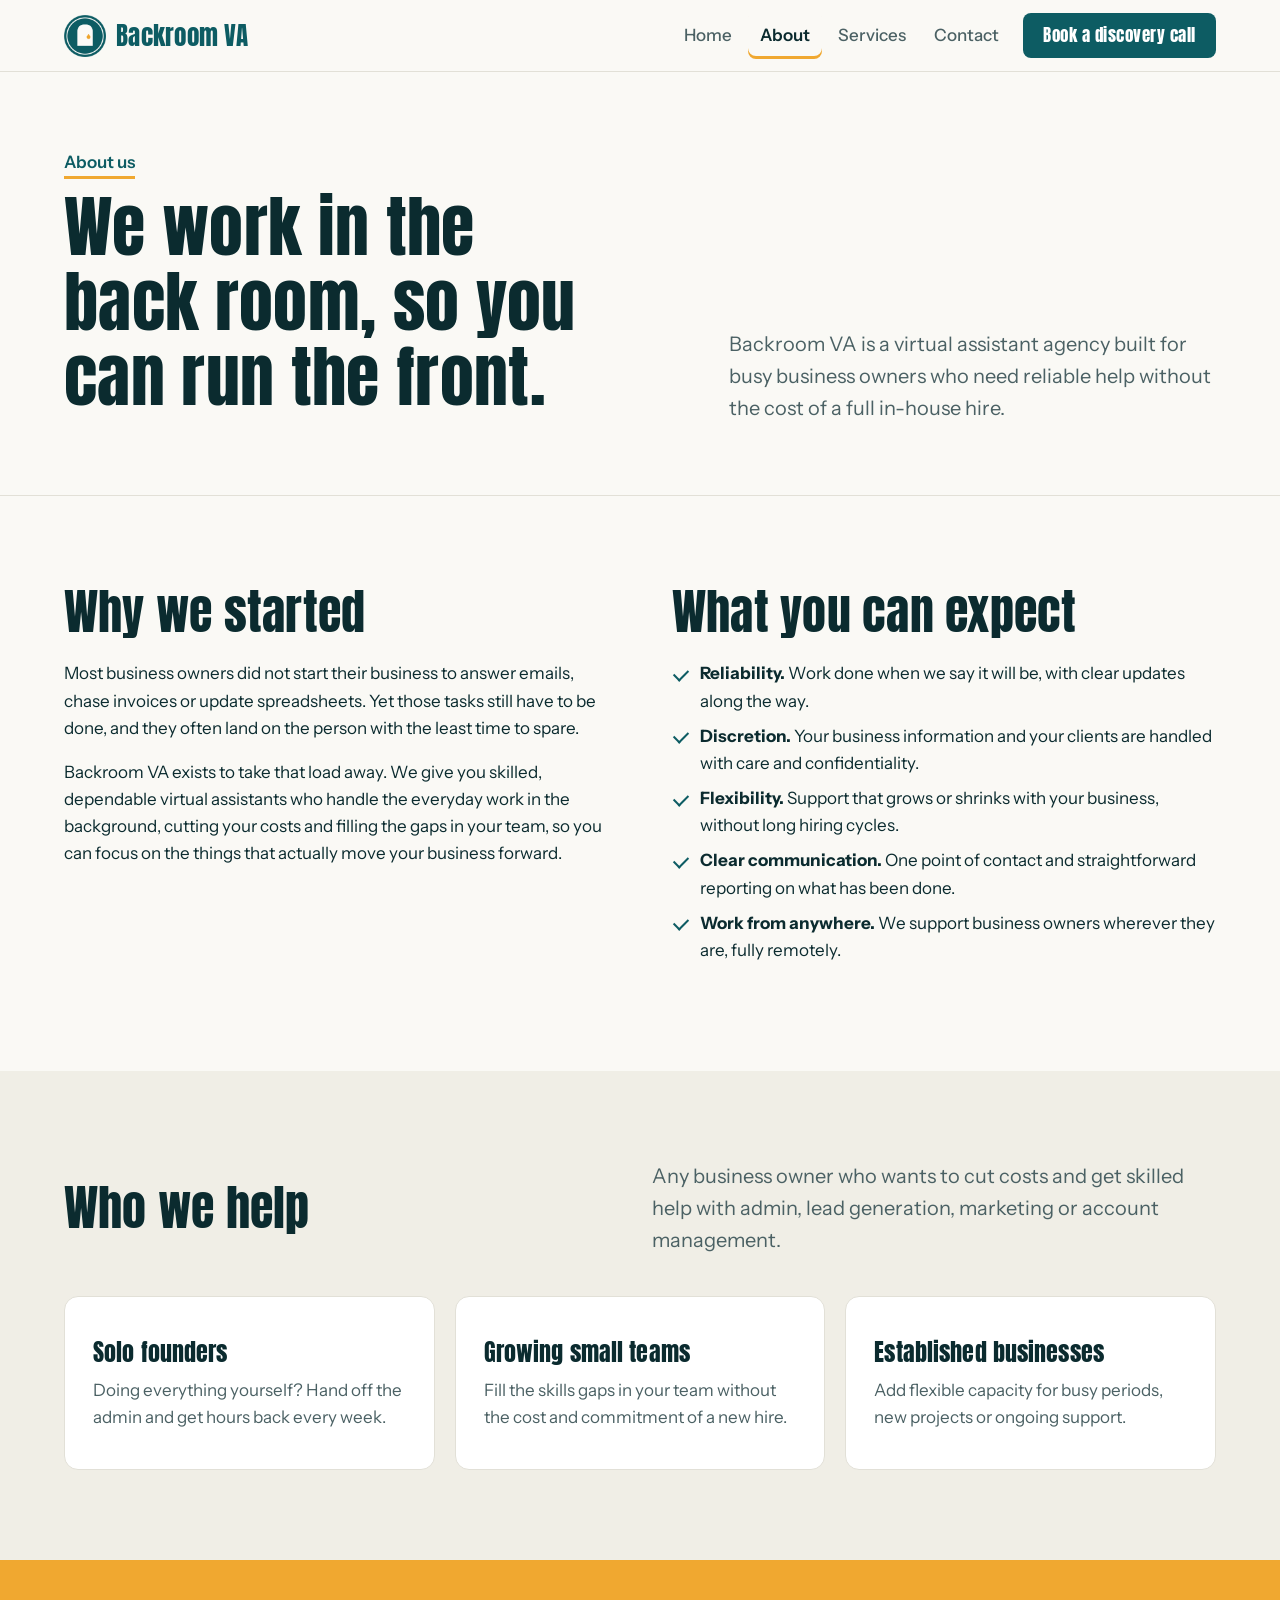
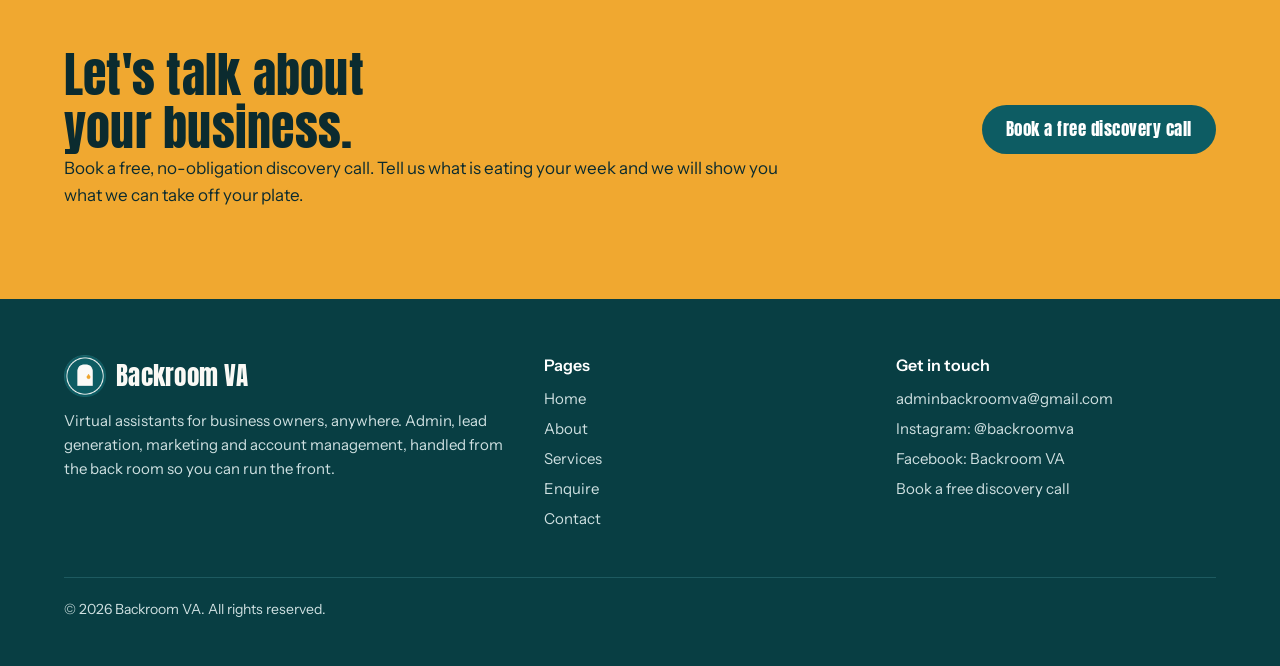
==== about.html @ 8706c51e "Replace template with new Backroom VA website Five pages (Home, About, Services, Enquire, Contact), " ====
<!DOCTYPE html>
<html lang="en">
<head>
<meta charset="utf-8">
<meta name="viewport" content="width=device-width, initial-scale=1">
<title>About | Backroom VA</title>
<meta name="description" content="Backroom VA is a virtual assistant agency helping business owners cut costs and fill the gaps in their team.">
<meta property="og:title" content="About | Backroom VA">
<meta property="og:description" content="Backroom VA is a virtual assistant agency helping business owners cut costs and fill the gaps in their team.">
<meta property="og:type" content="website">
<link rel="icon" type="image/png" href="images/favicon.png">
<meta property="og:image" content="images/logo-512.png">
<link rel="preconnect" href="https://fonts.googleapis.com">
<link rel="preconnect" href="https://fonts.gstatic.com" crossorigin>
<link href="https://fonts.googleapis.com/css2?family=Anton&family=Instrument+Sans:wght@400;500;600&display=swap" rel="stylesheet">
<link rel="stylesheet" href="css/styles.css">
</head>
<body>
<a class="skip" href="#main">Skip to content</a>
<header class="site-head">
  <div class="wrap">
    <a class="brand" href="index.html"><img src="images/logo.png" alt="" width="42" height="42">Backroom VA</a>
    <button class="menu-btn" type="button" aria-expanded="false" aria-controls="site-nav" aria-label="Open menu">
      <svg width="22" height="22" viewBox="0 0 24 24" fill="none" stroke="currentColor" stroke-width="2.2" stroke-linecap="round" aria-hidden="true"><path d="M4 7h16M4 12h16M4 17h16"/></svg>
    </button>
    <nav class="nav" id="site-nav" aria-label="Main">
      <a href="index.html">Home</a><a href="about.html" aria-current="page">About</a><a href="services.html">Services</a><a href="contact.html">Contact</a>
      <a class="btn btn-primary" href="enquire.html">Book a discovery call</a>
    </nav>
  </div>
</header>
<main id="main">
<section class="page-hero">
  <div class="wrap">
    <div><p class="tag">About us</p><h1>We work in the back room, so you can run the front.</h1></div>
    <p class="lead">Backroom VA is a virtual assistant agency built for busy business owners who need reliable help without the cost of a full in-house hire.</p>
  </div>
</section>
<section class="band">
  <div class="wrap grid g2" style="gap:clamp(24px,5vw,72px)">
    <div>
      <h2>Why we started</h2>
      <p>Most business owners did not start their business to answer emails, chase invoices or update spreadsheets. Yet those tasks still have to be done, and they often land on the person with the least time to spare.</p>
      <p>Backroom VA exists to take that load away. We give you skilled, dependable virtual assistants who handle the everyday work in the background, cutting your costs and filling the gaps in your team, so you can focus on the things that actually move your business forward.</p>
    </div>
    <div>
      <h2>What you can expect</h2>
      <ul class="ticks">
        <li><strong>Reliability.</strong> Work done when we say it will be, with clear updates along the way.</li>
        <li><strong>Discretion.</strong> Your business information and your clients are handled with care and confidentiality.</li>
        <li><strong>Flexibility.</strong> Support that grows or shrinks with your business, without long hiring cycles.</li>
        <li><strong>Clear communication.</strong> One point of contact and straightforward reporting on what has been done.</li>
        <li><strong>Work from anywhere.</strong> We support business owners wherever they are, fully remotely.</li>
      </ul>
    </div>
  </div>
</section>
<section class="band soft">
  <div class="wrap">
    <div class="section-head"><h2>Who we help</h2><p class="lead">Any business owner who wants to cut costs and get skilled help with admin, lead generation, marketing or account management.</p></div>
    <div class="grid g3">
      <div class="card"><h3>Solo founders</h3><p>Doing everything yourself? Hand off the admin and get hours back every week.</p></div>
      <div class="card"><h3>Growing small teams</h3><p>Fill the skills gaps in your team without the cost and commitment of a new hire.</p></div>
      <div class="card"><h3>Established businesses</h3><p>Add flexible capacity for busy periods, new projects or ongoing support.</p></div>
    </div>
  </div>
</section>
<section class="band hot cta">
  <div class="wrap">
    <div><h2>Let's talk about your business.</h2><p style="margin:0;color:var(--ink)">Book a free, no-obligation discovery call. Tell us what is eating your week and we will show you what we can take off your plate.</p></div>
    <a class="btn btn-dark" href="enquire.html">Book a free discovery call</a>
  </div>
</section>
</main>
<footer class="site-foot">
  <div class="wrap">
    <div>
      <a class="brand" href="index.html"><img src="images/logo.png" alt="" width="42" height="42">Backroom VA</a>
      <p>Virtual assistants for business owners, anywhere. Admin, lead generation, marketing and account management, handled from the back room so you can run the front.</p>
    </div>
    <div>
      <h4>Pages</h4>
      <ul><li><a href="index.html">Home</a></li><li><a href="about.html">About</a></li><li><a href="services.html">Services</a></li><li><a href="enquire.html">Enquire</a></li><li><a href="contact.html">Contact</a></li></ul>
    </div>
    <div>
      <h4>Get in touch</h4>
      <ul>
        <li><a href="mailto:adminbackroomva@gmail.com">adminbackroomva@gmail.com</a></li>
        <li>Instagram: <a href="https://www.instagram.com/backroomva/" rel="noopener">@backroomva</a></li>
        <li>Facebook: Backroom VA</li>
        <li><a href="enquire.html">Book a free discovery call</a></li>
      </ul>
    </div>
    <p class="legal">&copy; <span id="year">2026</span> Backroom VA. All rights reserved.</p>
  </div>
</footer>
<script src="js/main.js"></script>
</body>
</html>
---- css/styles.css ----
/*
VOICE: confident, plain-spoken, professional; a capable colleague, not a sales pitch.
IDEA: the back room behind the shopfront, where the work quietly gets done (the logo's door).
PICTURE: the logo's door left ajar, warm amber light spilling out, finished-task cards in the glow.
COLOUR and TYPE: brand teal #0d5c63, off-white #faf9f5, amber #f0a830; Anton headings + Instrument Sans text.
LAYOUT: full-width bands, content to 1240px, teal field bleeding off the hero's edge.
*/
:root{
  color-scheme:light;
  --bg:#faf9f5;--ink:#0b2b2f;--muted:#4b6164;--line:#e2e0d7;--soft:#f0eee6;
  --accent:#0d5c63;--accent-ink:#ffffff;--accent-deep:#094a50;--night:#0d5c63;--amber:#f0a830;--foot:#083e43;
  --head:"Anton","Arial Narrow",Impact,sans-serif;
  --body:"Instrument Sans",system-ui,-apple-system,"Segoe UI",Roboto,sans-serif;
  --max:1240px;--radius:14px;
}
*{box-sizing:border-box;min-width:0}
html{scroll-padding-top:88px;-webkit-text-size-adjust:100%}
body{margin:0;background:var(--bg);color:var(--ink);font:17px/1.6 var(--body);overflow-x:clip}
img,svg{max-width:100%;display:block}
a{color:inherit}
h1,h2,h3{font-family:var(--head);font-weight:400;line-height:1.1;margin:0 0 .45em;text-wrap:balance;letter-spacing:.005em}
h1{font-size:clamp(38px,5.6vw,68px)}
h2{font-size:clamp(30px,3.8vw,48px)}
h3{font-size:24px}
p{margin:0 0 1em;max-width:66ch}
.lead{font-size:clamp(18px,1.6vw,20px);color:var(--muted)}
.wrap{max-width:var(--max);margin-inline:auto}
.band{padding:clamp(48px,7vw,104px) max(5vw,18px)}
.band.soft{background:var(--soft)}
.band.dark{background:var(--night);color:#faf9f5}
.band.dark .lead,.band.dark p{color:#d3e4e5}
.band.hot{background:var(--amber);color:var(--ink)}
.skip{position:absolute;left:-999px;top:8px;background:var(--ink);color:#fff;padding:10px 14px;border-radius:8px;z-index:99}
.skip:focus{left:12px}
:focus-visible{outline:3px solid var(--accent);outline-offset:3px}
.band.dark :focus-visible,.site-foot :focus-visible{outline-color:var(--amber)}

/* Header */
.site-head{position:sticky;top:0;z-index:50;background:rgba(250,249,245,.94);backdrop-filter:blur(8px);border-bottom:1px solid var(--line)}
.site-head .wrap{display:flex;align-items:center;gap:20px;padding:12px max(5vw,18px);max-width:calc(var(--max) + 10vw)}
.brand{display:flex;align-items:center;gap:10px;text-decoration:none;font-family:var(--head);font-weight:400;font-size:25px;letter-spacing:.01em;white-space:nowrap;color:var(--accent)}
.brand img{width:42px;height:42px;flex:none}
.nav{margin-left:auto;display:flex;align-items:center;gap:4px}
.nav a{text-decoration:none;padding:10px 12px;border-radius:8px;font-weight:500;color:var(--muted)}
.nav a:hover{color:var(--ink);background:var(--soft)}
.nav a[aria-current=page]{color:var(--ink);font-weight:600;box-shadow:inset 0 -3px 0 var(--amber)}
.menu-btn{display:none;margin-left:auto;background:none;border:1px solid var(--line);border-radius:10px;width:46px;height:46px;cursor:pointer;color:var(--ink)}
.menu-btn svg{margin:auto}

/* Buttons */
.btn{display:inline-flex;align-items:center;justify-content:center;gap:8px;min-height:48px;padding:12px 22px;border-radius:999px;font:400 17px/1.2 var(--head);letter-spacing:.03em;text-decoration:none;border:2px solid transparent;cursor:pointer;transition:transform .15s ease,background .15s ease}
.btn:hover{transform:translateY(-1px)}
.btn-primary{background:var(--accent);color:#fff}
.btn-primary:hover{background:var(--accent-deep)}
.btn-ghost{border-color:currentColor;background:transparent;color:inherit}
.btn-dark{background:var(--accent);color:#fff}
.btn-amber{background:var(--amber);color:var(--ink)}
.btn-amber:hover{background:#f5bb55}
.band.dark .btn-ghost{color:#faf9f5}
.nav .btn{margin-left:8px;color:#fff;padding:10px 18px;min-height:44px}
.nav .btn:hover{background:var(--accent-deep);color:#fff}
.actions{display:flex;flex-wrap:wrap;gap:12px;margin-top:28px}

/* Hero */
.hero{position:relative;overflow:hidden;padding:clamp(40px,6vw,88px) max(5vw,18px) 0}
.hero .wrap{display:grid;grid-template-columns:minmax(0,1.05fr) minmax(0,1fr);gap:clamp(24px,4vw,56px);align-items:end}
.hero-copy{padding-bottom:clamp(40px,6vw,88px)}
.hero-art{position:relative;align-self:stretch;min-height:420px}
.hero-art::before{content:"";position:absolute;left:0;right:calc(-5vw - 200px);top:0;bottom:0;background:var(--accent);border-radius:28px 0 0 0}
.hero-art svg{position:relative;width:100%;height:100%;max-height:560px;margin-top:auto}
.page-hero{padding:clamp(48px,6vw,88px) max(5vw,18px) clamp(36px,4vw,56px);border-bottom:1px solid var(--line)}
.page-hero .wrap{display:grid;grid-template-columns:minmax(0,1.3fr) minmax(0,1fr);gap:32px;align-items:end}
.page-hero .tag{font-weight:600;color:var(--accent);margin:0 0 10px;display:inline-block;border-bottom:3px solid var(--amber)}

/* Grids & cards */
.grid{display:grid;gap:20px}
.g2{grid-template-columns:repeat(2,minmax(0,1fr))}
.g3{grid-template-columns:repeat(3,minmax(0,1fr))}
.g4{grid-template-columns:repeat(4,minmax(0,1fr))}
.card{background:#fff;border:1px solid var(--line);border-radius:var(--radius);padding:28px;display:flex;flex-direction:column}
.card h3{margin-top:14px}
.card p{color:var(--muted);margin-bottom:.6em}
.card .more{margin-top:auto;font-weight:600;text-decoration:none;color:var(--accent)}
.icon{width:48px;height:48px;border-radius:50%;background:var(--accent);color:var(--amber);display:grid;place-items:center}
.icon svg{width:26px;height:26px}
.section-head{display:grid;grid-template-columns:minmax(0,1fr) minmax(0,1fr);gap:24px;align-items:end;margin-bottom:40px}
.section-head p{margin:0}
.ticks{list-style:none;padding:0;margin:0 0 1em}
.ticks li{position:relative;padding-left:28px;margin:8px 0}
.ticks li::before{content:"";position:absolute;left:2px;top:.5em;width:12px;height:7px;border-left:2.5px solid var(--accent);border-bottom:2.5px solid var(--accent);transform:rotate(-45deg)}
.band.dark .ticks li::before{border-color:var(--amber)}

/* Benefits on dark */
.benefit{border-top:3px solid var(--amber);padding-top:22px}
.benefit h3{color:#fff;font-size:28px}

/* Steps */
.steps{counter-reset:none}
.step{padding:26px 0;border-top:1px solid var(--line);display:grid;grid-template-columns:minmax(0,240px) minmax(0,1fr);gap:24px}
.step:last-child{border-bottom:1px solid var(--line)}
.step h3{margin:0}
.step p{margin:0;color:var(--muted)}

/* Service detail */
.service{display:grid;grid-template-columns:minmax(0,1fr) minmax(0,1.2fr);gap:clamp(24px,5vw,72px);padding:clamp(36px,5vw,64px) 0;border-top:1px solid var(--line)}
.service:first-child{border-top:0;padding-top:0}
.service .icon{margin-bottom:16px}

/* Pricing */
.prices{align-items:stretch}
.price{background:#fff;color:var(--ink);border-radius:var(--radius);padding:30px;border:1px solid var(--line);display:flex;flex-direction:column}
.price.feature{border:2px solid var(--accent);box-shadow:0 18px 40px -24px rgba(255,74,28,.55)}
.price .amount{font-family:var(--head);font-weight:800;font-size:44px;line-height:1;margin:14px 0 4px;white-space:nowrap}
.price .per{color:var(--muted);font-size:15px;margin-bottom:18px}
.price .btn{margin-top:auto}
.note{font-size:14px;color:var(--muted)}

/* Placeholders the owner must fill in */
.ph{background:#fff3b0;color:#4a3b00;border:1px dashed #c9a400;border-radius:6px;padding:1px 6px;font-weight:600;white-space:nowrap}
.band.dark .ph,.band.hot .ph{color:#4a3b00}

/* Forms */
.form{display:grid;gap:20px;max-width:720px}
.field{display:grid;gap:6px}
.field label,.field legend{font-weight:600;font-size:16px}
.field .hint{font-size:14px;color:var(--muted)}
.req{color:#b5541a}
input,select,textarea{font:16px/1.4 var(--body);color:var(--ink);background:#fff;border:1.5px solid #cfc7c3;border-radius:10px;padding:12px 14px;min-height:48px;width:100%}
textarea{min-height:140px;resize:vertical}
input:focus,select:focus,textarea:focus{border-color:var(--accent);outline:3px solid rgba(13,92,99,.22);outline-offset:0}
fieldset{border:0;padding:0;margin:0}
.checks{display:grid;grid-template-columns:repeat(2,minmax(0,1fr));gap:10px;margin-top:6px}
.check{display:flex;align-items:center;gap:10px;border:1.5px solid #cfc7c3;border-radius:10px;padding:10px 14px;min-height:48px;cursor:pointer;font-weight:500}
.check input{width:20px;height:20px;min-height:0;accent-color:var(--accent);flex:none;margin:0}
.check:has(input:checked){border-color:var(--accent);background:#e8f1f1}
.row2{display:grid;grid-template-columns:repeat(2,minmax(0,1fr));gap:20px}
.hidden{position:absolute;left:-9999px}
.form-done{display:none;background:var(--soft);border-left:4px solid var(--amber);padding:24px;border-radius:10px;max-width:720px}
.form-done.show{display:block}
.side{background:var(--soft);border-radius:var(--radius);padding:28px;align-self:start;position:sticky;top:100px}
.side h3{font-size:24px}

/* Contact */
.contact-list{list-style:none;padding:0;margin:0;display:grid;gap:0}
.contact-list li{display:grid;grid-template-columns:minmax(0,160px) minmax(0,1fr);gap:16px;padding:18px 0;border-top:1px solid var(--line);align-items:baseline}
.contact-list li:last-child{border-bottom:1px solid var(--line)}
.contact-list .k{font-weight:600;color:var(--muted)}

/* CTA band */
.cta .wrap{display:flex;flex-wrap:wrap;align-items:center;justify-content:space-between;gap:24px}
.cta h2{margin:0;max-width:18ch}
.cta .btn-dark:hover{background:var(--accent-deep)}

/* Footer */
.site-foot{background:var(--foot);color:#cfe0e1;padding:56px max(5vw,18px) 32px;font-size:15px}
.site-foot .wrap{display:grid;grid-template-columns:minmax(0,1.4fr) repeat(2,minmax(0,1fr));gap:32px}
.site-foot .brand{color:#faf9f5;margin-bottom:12px}
.site-foot h4{color:#fff;font:600 16px var(--body);margin:0 0 12px}
.site-foot ul{list-style:none;padding:0;margin:0}
.site-foot li{margin:6px 0}
.site-foot a{text-decoration:none}
.site-foot a:hover{color:#fff;text-decoration:underline}
.site-foot .legal{grid-column:1/-1;max-width:none;border-top:1px solid #1d5a60;padding-top:20px;margin-top:8px;font-size:14px}

@media (prefers-reduced-motion:no-preference){
  .float{animation:rise .9s cubic-bezier(.2,.7,.2,1) both}
  
  @keyframes rise{from{opacity:0;transform:translateY(18px)}to{opacity:1;transform:none}}
}
@media (prefers-reduced-motion:reduce){.btn{transition:none}.btn:hover{transform:none}}

@media (max-width:980px){
  .g4{grid-template-columns:repeat(2,minmax(0,1fr))}
  .g3{grid-template-columns:minmax(0,1fr)}
  .hero .wrap,.page-hero .wrap,.section-head,.service{grid-template-columns:minmax(0,1fr)}
  .hero-copy{padding-bottom:0}
  .hero-art{min-height:360px;margin-inline:calc(-1 * max(5vw,18px))}
  .hero-art::before{right:0;border-radius:0}
  .side{position:static}
}
@media (max-width:860px){
  .menu-btn{display:grid}
  .nav{display:none;position:absolute;top:100%;left:0;right:0;background:#fff;border-bottom:1px solid var(--line);flex-direction:column;align-items:stretch;padding:8px max(5vw,18px) 18px}
  .nav.open{display:flex}
  .nav a{padding:14px 8px;border-bottom:1px solid var(--line);border-radius:0}
  .nav a[aria-current=page]{box-shadow:inset 3px 0 0 var(--amber);padding-left:14px}
  .nav .btn{margin:14px 0 0;border-radius:999px;border-bottom:0}
}
@media (max-width:600px){
  body{font-size:16px}
  .g2,.g4,.checks,.row2{grid-template-columns:minmax(0,1fr)}
  .step,.contact-list li{grid-template-columns:minmax(0,1fr);gap:6px}
  .site-foot .wrap{grid-template-columns:minmax(0,1fr)}
  .card,.price{padding:22px}
  .actions .btn{flex:1 1 100%}
}
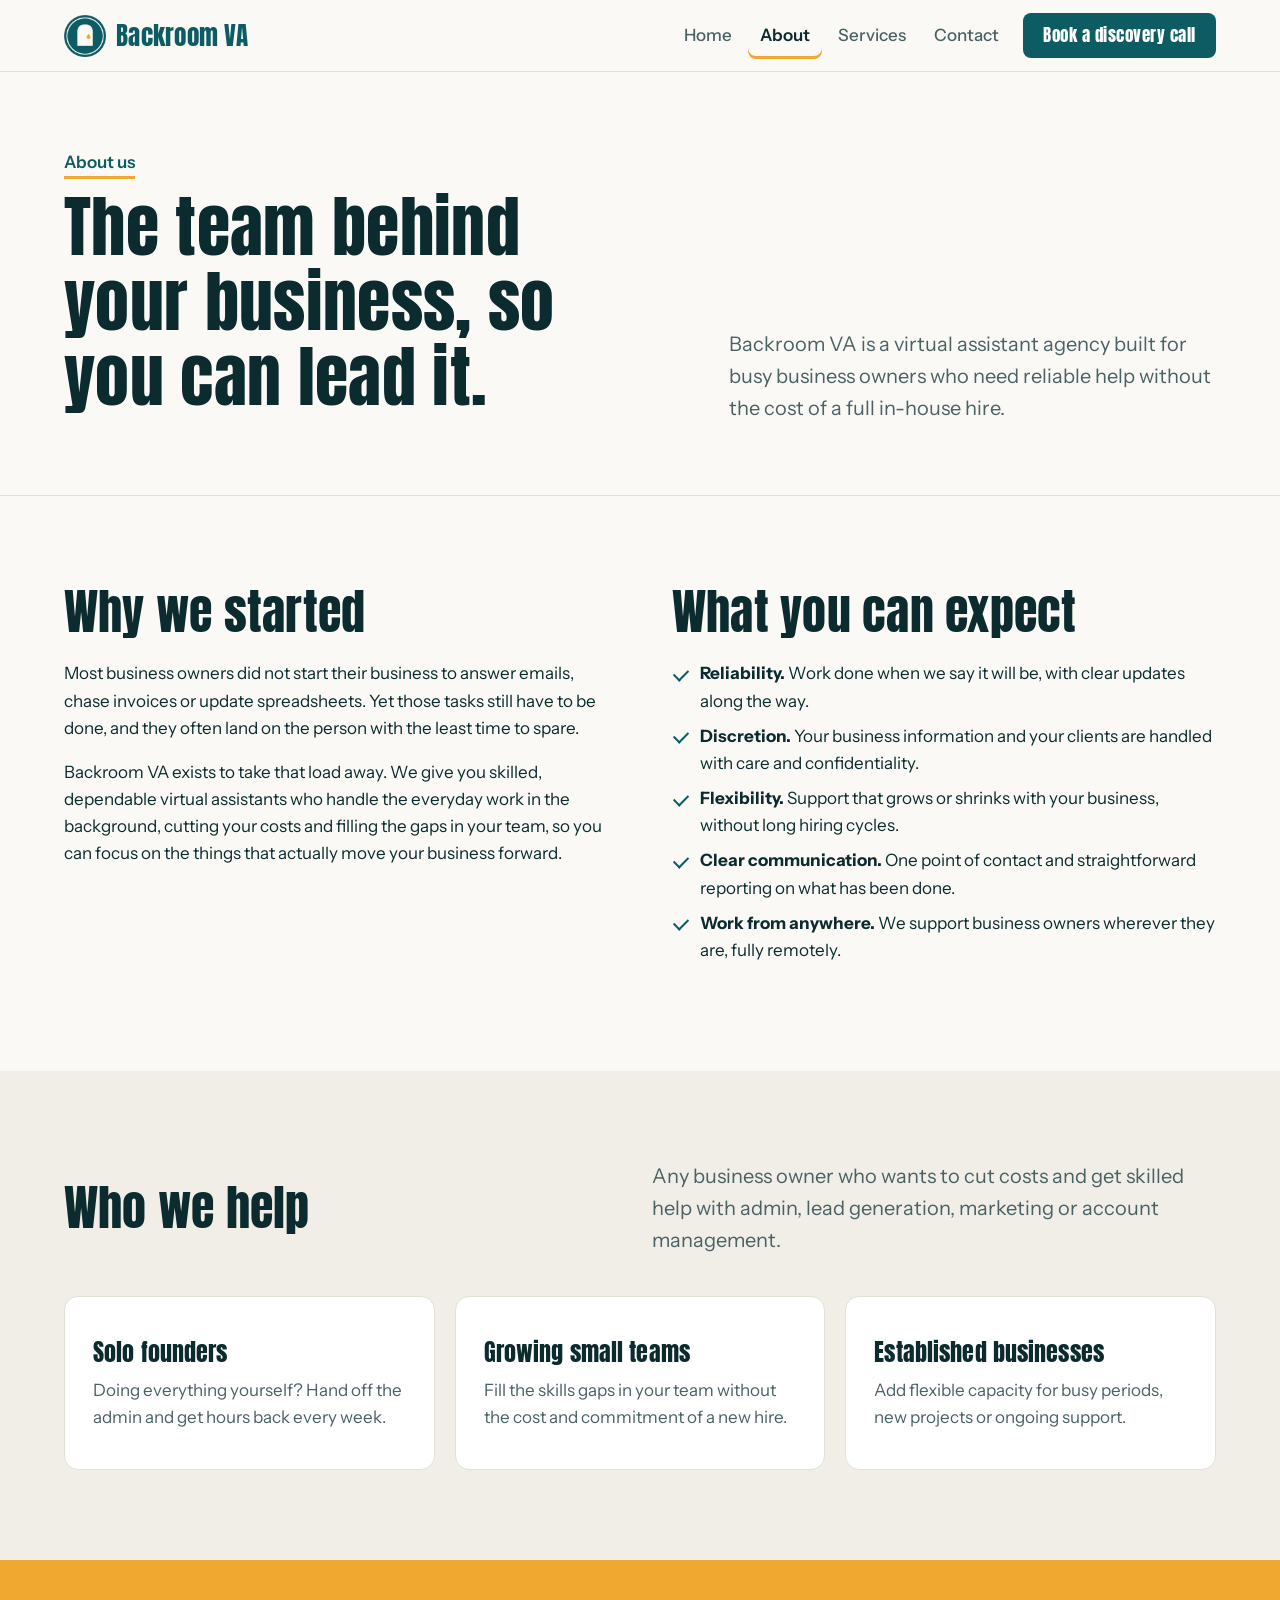
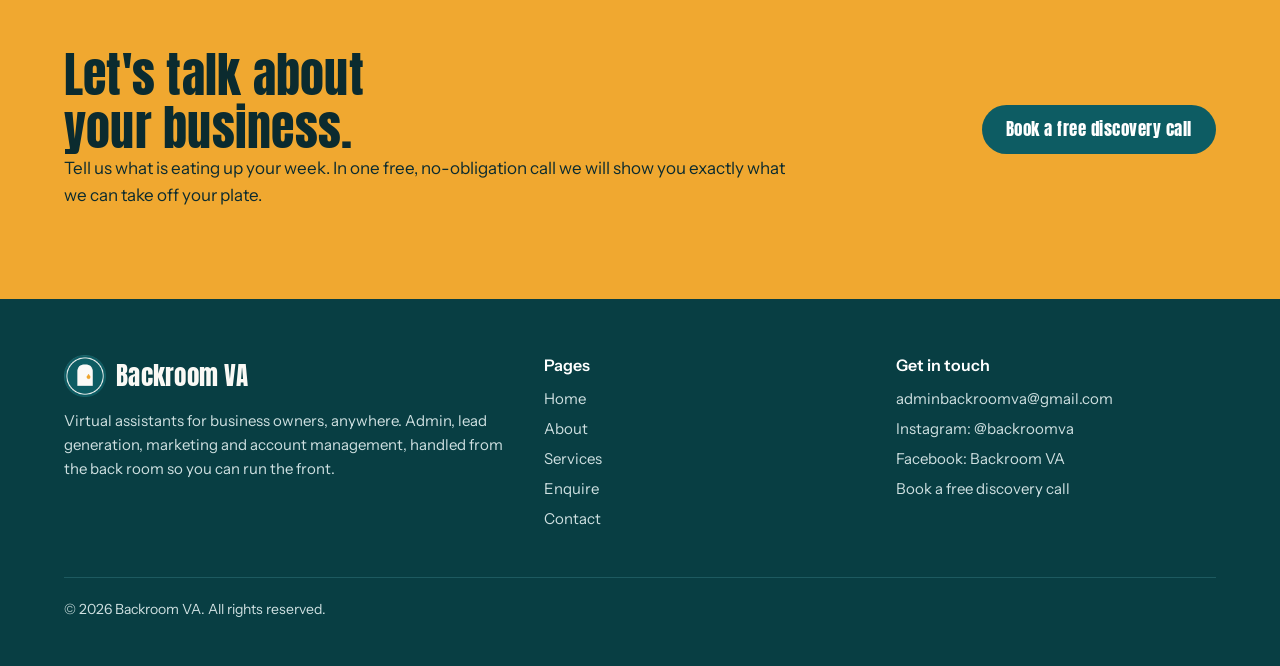
==== commit 50c1f376: "Sharpen home, CTA and about headlines Co-Authored-By: Claude Opus 5.5 <noreply@anthropic.com> Claude" ====
--- a/about.html
+++ b/about.html
@@ -32,7 +32,7 @@
 <main id="main">
 <section class="page-hero">
   <div class="wrap">
-    <div><p class="tag">About us</p><h1>We work in the back room, so you can run the front.</h1></div>
+    <div><p class="tag">About us</p><h1>The team behind your business, so you can lead it.</h1></div>
     <p class="lead">Backroom VA is a virtual assistant agency built for busy business owners who need reliable help without the cost of a full in-house hire.</p>
   </div>
 </section>
@@ -67,7 +67,7 @@
 </section>
 <section class="band hot cta">
   <div class="wrap">
-    <div><h2>Let's talk about your business.</h2><p style="margin:0;color:var(--ink)">Book a free, no-obligation discovery call. Tell us what is eating your week and we will show you what we can take off your plate.</p></div>
+    <div><h2>Let's talk about your business.</h2><p style="margin:0;color:var(--ink)">Tell us what is eating up your week. In one free, no-obligation call we will show you exactly what we can take off your plate.</p></div>
     <a class="btn btn-dark" href="enquire.html">Book a free discovery call</a>
   </div>
 </section>
